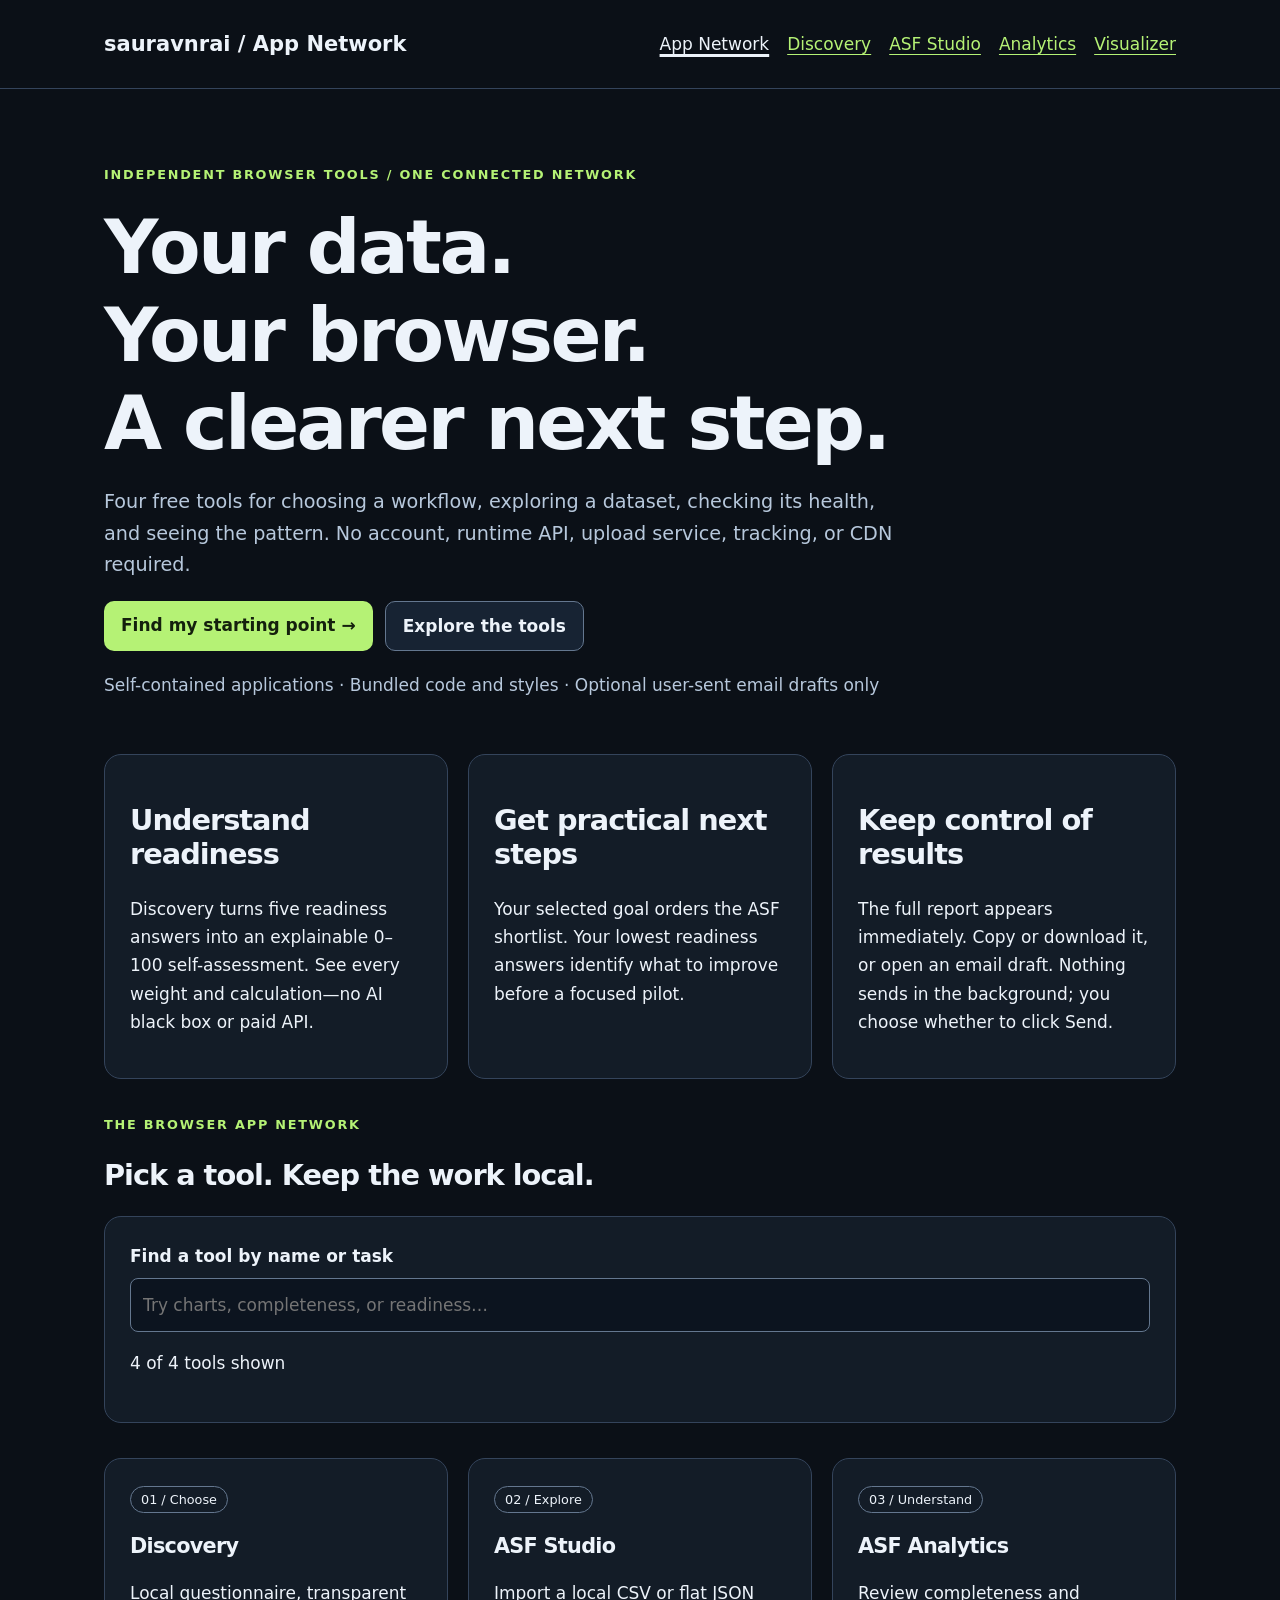
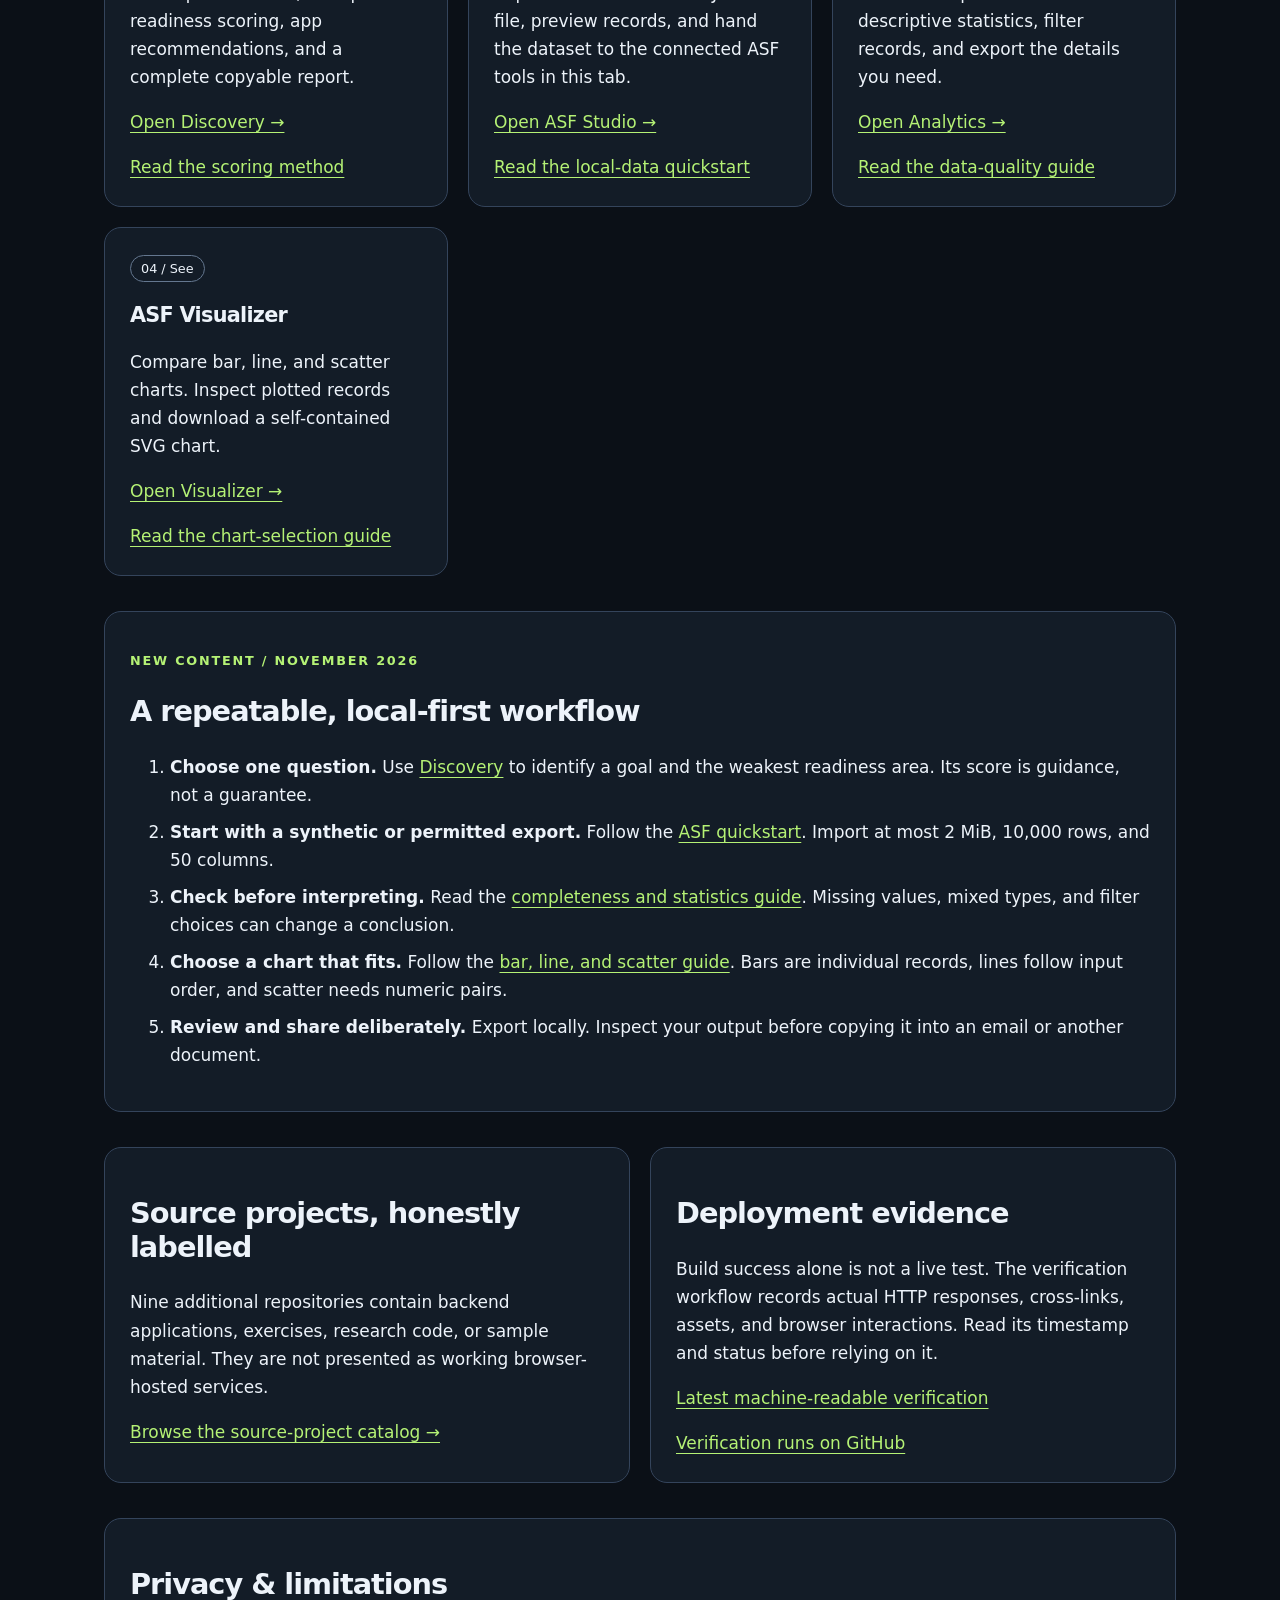
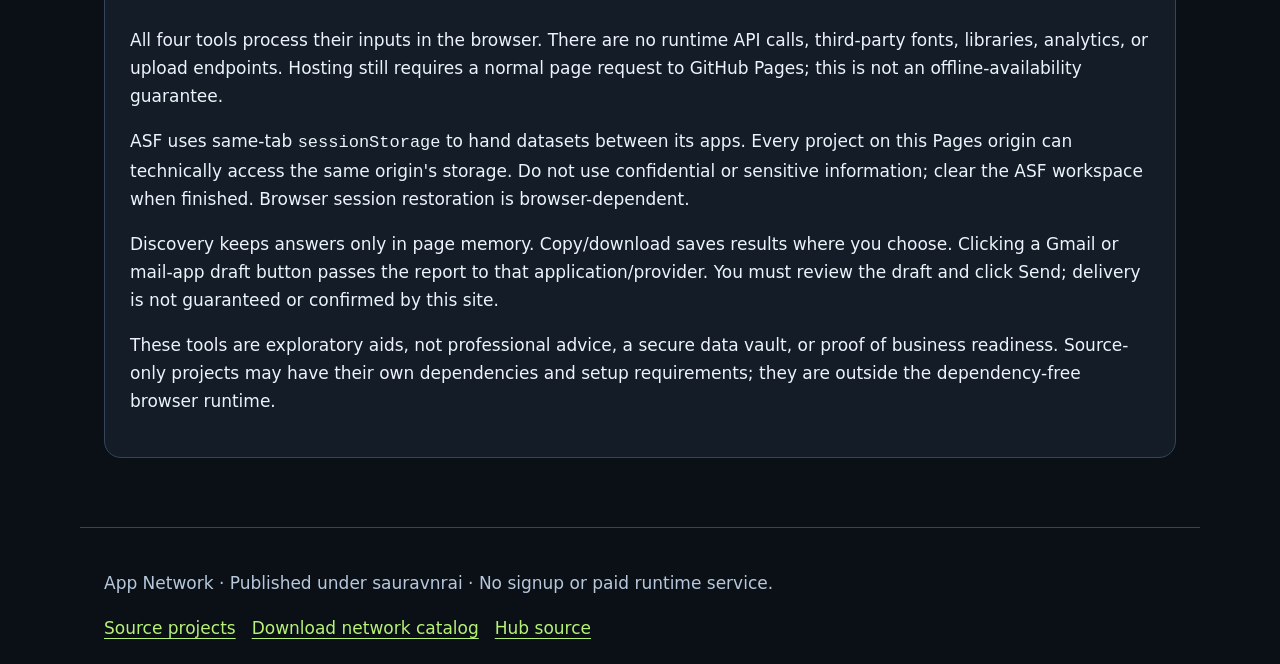
==== index.html @ 6a237f36 "feat: publish App Network hub, source catalog, privacy notes and workflow guides index" ====
<!doctype html>
<html lang="en"><head><meta charset="utf-8"><meta name="viewport" content="width=device-width,initial-scale=1"><meta name="description" content="A connected network of free, local-first browser tools: Discovery, ASF Studio, Analytics and Visualizer."><meta http-equiv="Content-Security-Policy" content="default-src 'none'; script-src 'unsafe-inline'; style-src 'unsafe-inline'; connect-src 'none'; base-uri 'none'; form-action 'none'"><meta name="referrer" content="no-referrer"><link rel="canonical" href="https://sauravnrai.github.io/"><title>App Network — sauravnrai</title><style>*{box-sizing:border-box}html{color-scheme:dark;scroll-behavior:smooth}body{margin:0;background:#0b1017;color:#edf3fa;font:17px/1.65 system-ui,sans-serif}a{color:#b5f275;text-underline-offset:4px}a:focus-visible,button:focus-visible,input:focus-visible{outline:3px solid #bdacff;outline-offset:4px}header{border-bottom:1px solid #34445b}header>div,main,footer{max-width:1120px;margin:auto;padding:24px}header>div{display:flex;justify-content:space-between;align-items:center;gap:20px;flex-wrap:wrap}.brand{color:#edf3fa;font-weight:800;font-size:21px;text-decoration:none}nav{display:flex;gap:8px 18px;flex-wrap:wrap}nav a{padding:6px 0}nav [aria-current=page]{color:#edf3fa;text-decoration-thickness:3px}h1,h2,h3{line-height:1.17;letter-spacing:-.035em}h1{font-size:clamp(2.4rem,7vw,4.7rem);margin:18px 0}h2{font-size:1.8rem}h3{font-size:1.3rem}.hero{padding:38px 0}.lead{font-size:1.2rem;color:#b7c8dc;max-width:800px}.eyebrow{color:#b5f275;text-transform:uppercase;letter-spacing:.14em;font-size:.8rem;font-weight:750}.grid{display:grid;grid-template-columns:repeat(auto-fit,minmax(min(100%,280px),1fr));gap:20px}.panel{border:1px solid #34445b;border-radius:17px;padding:25px;background:#131c27;min-width:0}.section{margin-top:35px}.actions{display:flex;flex-wrap:wrap;gap:12px;margin:20px 0}.button{display:inline-block;min-height:44px;padding:10px 17px;background:#b5f275;color:#14200d;border-radius:10px;font-weight:750;text-decoration:none}.button.secondary{background:#172333;color:#edf3fa;border:1px solid #64778f}.muted,small{color:#b7c8dc}label{display:block;font-weight:700}input{font:inherit;width:100%;padding:12px;margin-top:8px;background:#0c141f;color:#edf3fa;border:1px solid #64778f;border-radius:8px}.tag{display:inline-block;border:1px solid #64778f;border-radius:99px;padding:2px 10px;font-size:.8rem}.skip{position:absolute;top:-100px;left:20px;padding:10px;background:#edf3fa;color:#14200d}.skip:focus{top:10px}.status{min-height:1.8em}.note{border-left:4px solid #bdacff;padding-left:18px}li{margin:9px 0}footer{margin-top:45px;border-top:1px solid #34445b;color:#b7c8dc}footer a{margin-right:16px}code{overflow-wrap:anywhere}[hidden]{display:none!important}@media(max-width:560px){header>div,main,footer{padding:18px}.panel{padding:20px}nav{font-size:.9rem;gap:5px 14px}.actions>*{flex:1 1 170px}}@media(prefers-reduced-motion:reduce){html{scroll-behavior:auto}}</style></head><body><a href="#main" class="skip">Skip to content</a><header><div><a href="/" class="brand">sauravnrai / App Network</a><nav aria-label="App Network"><a href="/" aria-current="page">App Network</a><a href="/discovery/">Discovery</a><a href="/ASF/">ASF Studio</a><a href="/ASF-analytics/">Analytics</a><a href="/ASF-visualizer/">Visualizer</a></nav></div></header><main id="main"><section class="hero"><p class="eyebrow">Independent browser tools / one connected network</p><h1>Your data.<br>Your browser.<br>A clearer next step.</h1><p class="lead">Four free tools for choosing a workflow, exploring a dataset, checking its health, and seeing the pattern. No account, runtime API, upload service, tracking, or CDN required.</p><div class="actions"><a class="button" href="/discovery/">Find my starting point →</a><a class="button secondary" href="#apps">Explore the tools</a></div><p class="muted">Self-contained applications · Bundled code and styles · Optional user-sent email drafts only</p></section><section class="grid" aria-label="Why use Discovery?"><article class="panel"><h2>Understand readiness</h2><p>Discovery turns five readiness answers into an explainable 0–100 self-assessment. See every weight and calculation—no AI black box or paid API.</p></article><article class="panel"><h2>Get practical next steps</h2><p>Your selected goal orders the ASF shortlist. Your lowest readiness answers identify what to improve before a focused pilot.</p></article><article class="panel"><h2>Keep control of results</h2><p>The full report appears immediately. Copy or download it, or open an email draft. Nothing sends in the background; you choose whether to click Send.</p></article></section><section id="apps" class="section"><p class="eyebrow">The browser app network</p><h2>Pick a tool. Keep the work local.</h2><div id="search-box" class="panel" hidden><label for="app-search">Find a tool by name or task</label><input type="search" id="app-search" placeholder="Try charts, completeness, or readiness…"><p id="search-status" class="status" role="status" aria-live="polite"></p></div><div class="grid section" id="app-grid"><article class="panel" data-app-card><span class="tag">01 / Choose</span><h3>Discovery</h3><p>Local questionnaire, transparent readiness scoring, app recommendations, and a complete copyable report.</p><p><a href="/discovery/">Open Discovery →</a></p><a href="/discovery/#method">Read the scoring method</a></article><article class="panel" data-app-card><span class="tag">02 / Explore</span><h3>ASF Studio</h3><p>Import a local CSV or flat JSON file, preview records, and hand the dataset to the connected ASF tools in this tab.</p><p><a href="/ASF/">Open ASF Studio →</a></p><a href="/ASF/guide.html">Read the local-data quickstart</a></article><article class="panel" data-app-card><span class="tag">03 / Understand</span><h3>ASF Analytics</h3><p>Review completeness and descriptive statistics, filter records, and export the details you need.</p><p><a href="/ASF-analytics/">Open Analytics →</a></p><a href="/ASF-analytics/guide.html">Read the data-quality guide</a></article><article class="panel" data-app-card><span class="tag">04 / See</span><h3>ASF Visualizer</h3><p>Compare bar, line, and scatter charts. Inspect plotted records and download a self-contained SVG chart.</p><p><a href="/ASF-visualizer/">Open Visualizer →</a></p><a href="/ASF-visualizer/guide.html">Read the chart-selection guide</a></article></div><noscript><p>All tools and links are listed above. JavaScript is only needed for this directory's optional search and for the interactive applications.</p></noscript></section><section id="guides" class="section panel"><p class="eyebrow">New content / November 2026</p><h2>A repeatable, local-first workflow</h2><ol><li><strong>Choose one question.</strong> Use <a href="/discovery/">Discovery</a> to identify a goal and the weakest readiness area. Its score is guidance, not a guarantee.</li><li><strong>Start with a synthetic or permitted export.</strong> Follow the <a href="/ASF/guide.html">ASF quickstart</a>. Import at most 2 MiB, 10,000 rows, and 50 columns.</li><li><strong>Check before interpreting.</strong> Read the <a href="/ASF-analytics/guide.html">completeness and statistics guide</a>. Missing values, mixed types, and filter choices can change a conclusion.</li><li><strong>Choose a chart that fits.</strong> Follow the <a href="/ASF-visualizer/guide.html">bar, line, and scatter guide</a>. Bars are individual records, lines follow input order, and scatter needs numeric pairs.</li><li><strong>Review and share deliberately.</strong> Export locally. Inspect your output before copying it into an email or another document.</li></ol></section><section class="section grid"><article class="panel"><h2>Source projects, honestly labelled</h2><p>Nine additional repositories contain backend applications, exercises, research code, or sample material. They are not presented as working browser-hosted services.</p><a href="/projects.html">Browse the source-project catalog →</a></article><article class="panel"><h2>Deployment evidence</h2><p>Build success alone is not a live test. The verification workflow records actual HTTP responses, cross-links, assets, and browser interactions. Read its timestamp and status before relying on it.</p><p><a href="/verification/latest.json">Latest machine-readable verification</a></p><a href="https://github.com/sauravnrai/sauravnrai.github.io/actions/workflows/verify.yml">Verification runs on GitHub</a></article></section><section id="privacy" class="section panel"><h2>Privacy & limitations</h2><p>All four tools process their inputs in the browser. There are no runtime API calls, third-party fonts, libraries, analytics, or upload endpoints. Hosting still requires a normal page request to GitHub Pages; this is not an offline-availability guarantee.</p><p>ASF uses same-tab <code>sessionStorage</code> to hand datasets between its apps. Every project on this Pages origin can technically access the same origin's storage. Do not use confidential or sensitive information; clear the ASF workspace when finished. Browser session restoration is browser-dependent.</p><p>Discovery keeps answers only in page memory. Copy/download saves results where you choose. Clicking a Gmail or mail-app draft button passes the report to that application/provider. You must review the draft and click Send; delivery is not guaranteed or confirmed by this site.</p><p>These tools are exploratory aids, not professional advice, a secure data vault, or proof of business readiness. Source-only projects may have their own dependencies and setup requirements; they are outside the dependency-free browser runtime.</p></section></main><footer><p>App Network · Published under sauravnrai · No signup or paid runtime service.</p><a href="/projects.html">Source projects</a><a href="/network.json" download>Download network catalog</a><a href="https://github.com/sauravnrai/sauravnrai.github.io">Hub source</a></footer><script>(function(){'use strict';const box=document.getElementById('search-box'),input=document.getElementById('app-search'),status=document.getElementById('search-status'),cards=[...document.querySelectorAll('[data-app-card]')];function filter(){const q=input.value.trim().toLocaleLowerCase();let shown=0;cards.forEach(card=>{card.hidden=!card.textContent.toLocaleLowerCase().includes(q);if(!card.hidden)shown++;});status.textContent=shown+' of '+cards.length+' tools shown'+(shown?'':'. Clear the search to see all tools.');}input.addEventListener('input',filter);box.hidden=false;filter();})();</script></body></html>
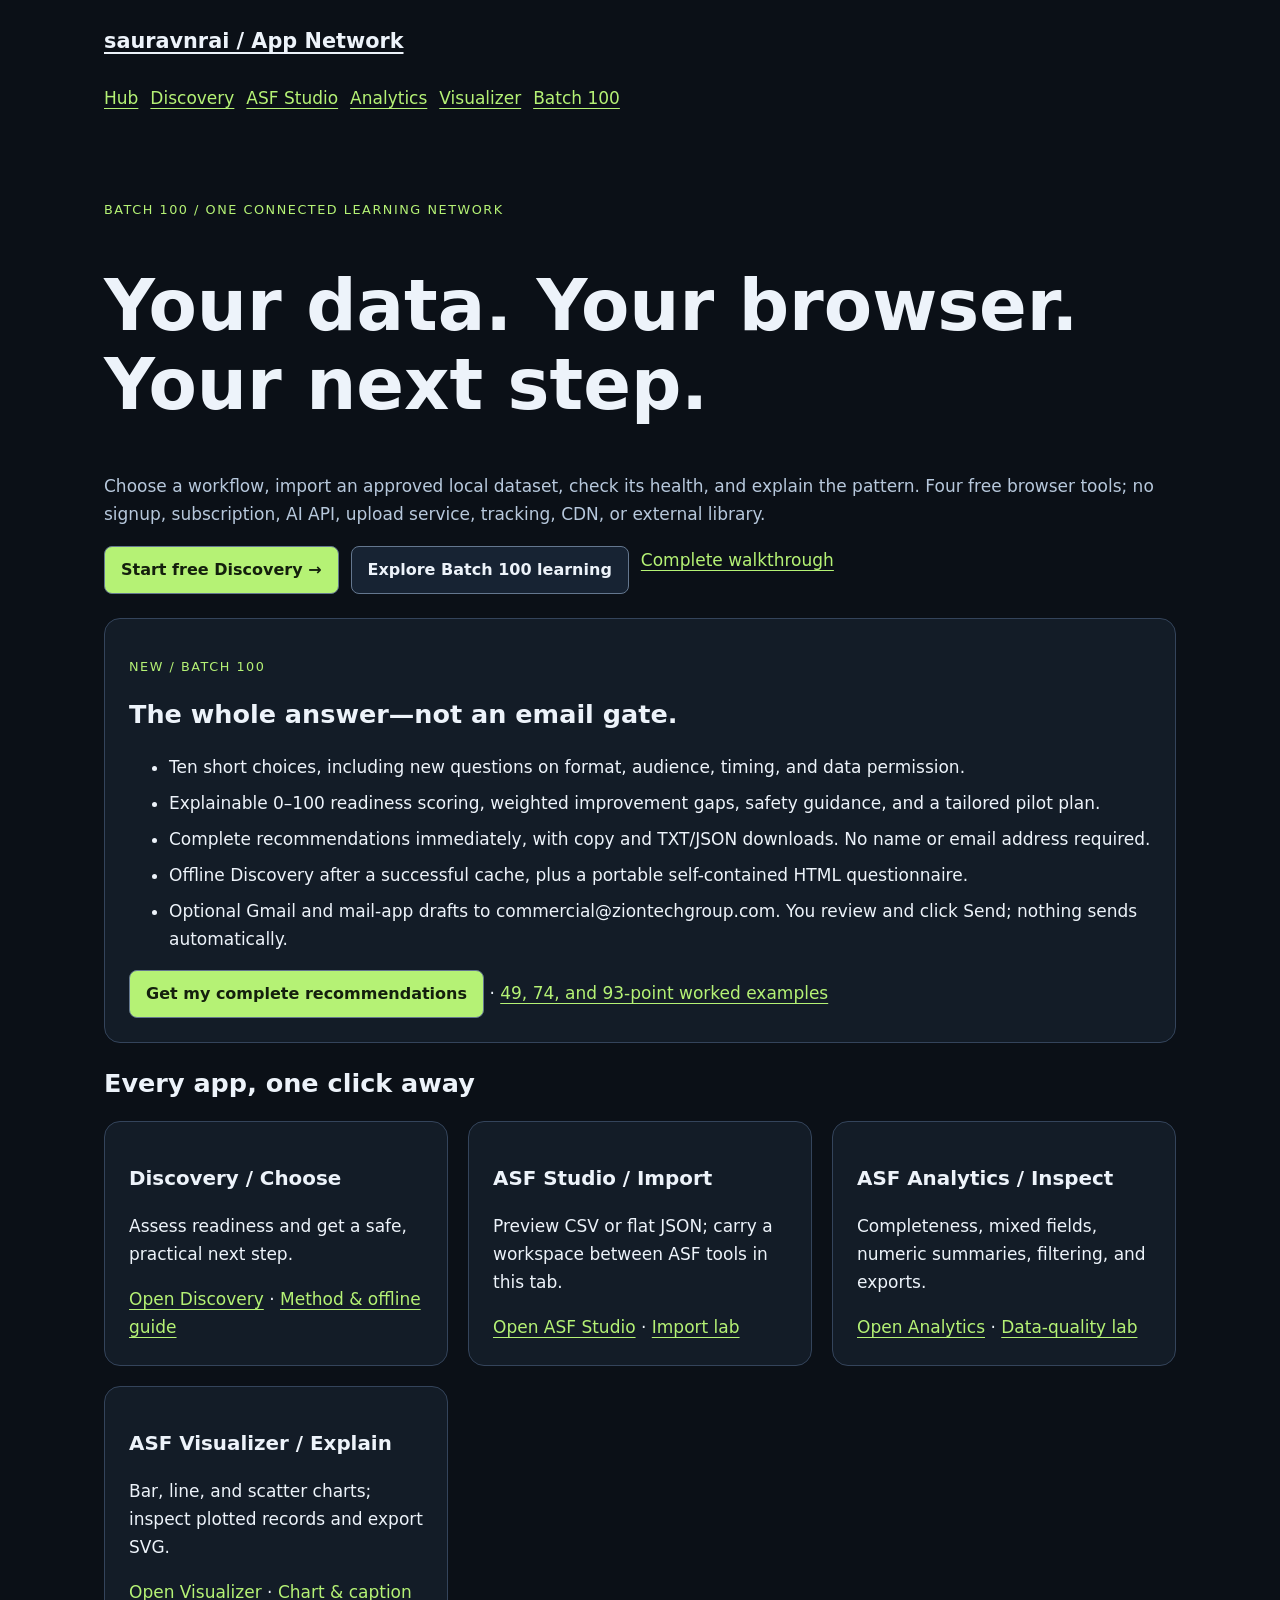
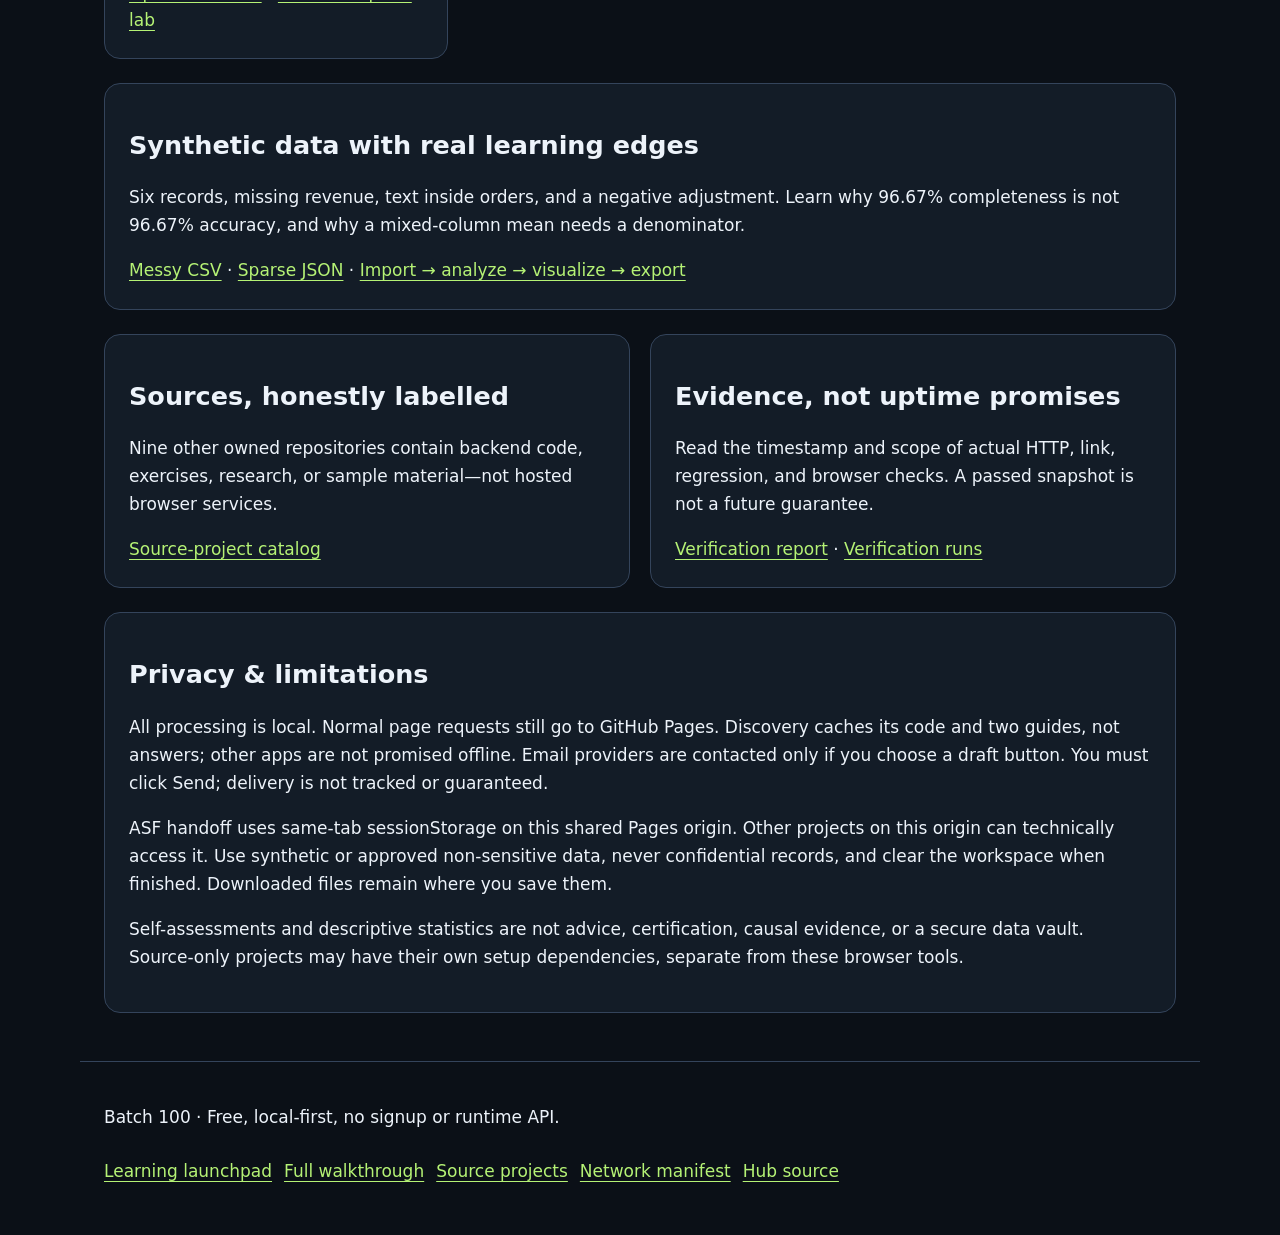
==== commit 6a3627df: "feat: publish Batch 100 Hub promotion, learning launchpad and full local-data walkthrough" ====
--- a/index.html
+++ b/index.html
@@ -1,2 +1 @@
-<!doctype html>
-<html lang="en"><head><meta charset="utf-8"><meta name="viewport" content="width=device-width,initial-scale=1"><meta name="description" content="A connected network of free, local-first browser tools: Discovery, ASF Studio, Analytics and Visualizer."><meta http-equiv="Content-Security-Policy" content="default-src 'none'; script-src 'unsafe-inline'; style-src 'unsafe-inline'; connect-src 'none'; base-uri 'none'; form-action 'none'"><meta name="referrer" content="no-referrer"><link rel="canonical" href="https://sauravnrai.github.io/"><title>App Network — sauravnrai</title><style>*{box-sizing:border-box}html{color-scheme:dark;scroll-behavior:smooth}body{margin:0;background:#0b1017;color:#edf3fa;font:17px/1.65 system-ui,sans-serif}a{color:#b5f275;text-underline-offset:4px}a:focus-visible,button:focus-visible,input:focus-visible{outline:3px solid #bdacff;outline-offset:4px}header{border-bottom:1px solid #34445b}header>div,main,footer{max-width:1120px;margin:auto;padding:24px}header>div{display:flex;justify-content:space-between;align-items:center;gap:20px;flex-wrap:wrap}.brand{color:#edf3fa;font-weight:800;font-size:21px;text-decoration:none}nav{display:flex;gap:8px 18px;flex-wrap:wrap}nav a{padding:6px 0}nav [aria-current=page]{color:#edf3fa;text-decoration-thickness:3px}h1,h2,h3{line-height:1.17;letter-spacing:-.035em}h1{font-size:clamp(2.4rem,7vw,4.7rem);margin:18px 0}h2{font-size:1.8rem}h3{font-size:1.3rem}.hero{padding:38px 0}.lead{font-size:1.2rem;color:#b7c8dc;max-width:800px}.eyebrow{color:#b5f275;text-transform:uppercase;letter-spacing:.14em;font-size:.8rem;font-weight:750}.grid{display:grid;grid-template-columns:repeat(auto-fit,minmax(min(100%,280px),1fr));gap:20px}.panel{border:1px solid #34445b;border-radius:17px;padding:25px;background:#131c27;min-width:0}.section{margin-top:35px}.actions{display:flex;flex-wrap:wrap;gap:12px;margin:20px 0}.button{display:inline-block;min-height:44px;padding:10px 17px;background:#b5f275;color:#14200d;border-radius:10px;font-weight:750;text-decoration:none}.button.secondary{background:#172333;color:#edf3fa;border:1px solid #64778f}.muted,small{color:#b7c8dc}label{display:block;font-weight:700}input{font:inherit;width:100%;padding:12px;margin-top:8px;background:#0c141f;color:#edf3fa;border:1px solid #64778f;border-radius:8px}.tag{display:inline-block;border:1px solid #64778f;border-radius:99px;padding:2px 10px;font-size:.8rem}.skip{position:absolute;top:-100px;left:20px;padding:10px;background:#edf3fa;color:#14200d}.skip:focus{top:10px}.status{min-height:1.8em}.note{border-left:4px solid #bdacff;padding-left:18px}li{margin:9px 0}footer{margin-top:45px;border-top:1px solid #34445b;color:#b7c8dc}footer a{margin-right:16px}code{overflow-wrap:anywhere}[hidden]{display:none!important}@media(max-width:560px){header>div,main,footer{padding:18px}.panel{padding:20px}nav{font-size:.9rem;gap:5px 14px}.actions>*{flex:1 1 170px}}@media(prefers-reduced-motion:reduce){html{scroll-behavior:auto}}</style></head><body><a href="#main" class="skip">Skip to content</a><header><div><a href="/" class="brand">sauravnrai / App Network</a><nav aria-label="App Network"><a href="/" aria-current="page">App Network</a><a href="/discovery/">Discovery</a><a href="/ASF/">ASF Studio</a><a href="/ASF-analytics/">Analytics</a><a href="/ASF-visualizer/">Visualizer</a></nav></div></header><main id="main"><section class="hero"><p class="eyebrow">Independent browser tools / one connected network</p><h1>Your data.<br>Your browser.<br>A clearer next step.</h1><p class="lead">Four free tools for choosing a workflow, exploring a dataset, checking its health, and seeing the pattern. No account, runtime API, upload service, tracking, or CDN required.</p><div class="actions"><a class="button" href="/discovery/">Find my starting point →</a><a class="button secondary" href="#apps">Explore the tools</a></div><p class="muted">Self-contained applications · Bundled code and styles · Optional user-sent email drafts only</p></section><section class="grid" aria-label="Why use Discovery?"><article class="panel"><h2>Understand readiness</h2><p>Discovery turns five readiness answers into an explainable 0–100 self-assessment. See every weight and calculation—no AI black box or paid API.</p></article><article class="panel"><h2>Get practical next steps</h2><p>Your selected goal orders the ASF shortlist. Your lowest readiness answers identify what to improve before a focused pilot.</p></article><article class="panel"><h2>Keep control of results</h2><p>The full report appears immediately. Copy or download it, or open an email draft. Nothing sends in the background; you choose whether to click Send.</p></article></section><section id="apps" class="section"><p class="eyebrow">The browser app network</p><h2>Pick a tool. Keep the work local.</h2><div id="search-box" class="panel" hidden><label for="app-search">Find a tool by name or task</label><input type="search" id="app-search" placeholder="Try charts, completeness, or readiness…"><p id="search-status" class="status" role="status" aria-live="polite"></p></div><div class="grid section" id="app-grid"><article class="panel" data-app-card><span class="tag">01 / Choose</span><h3>Discovery</h3><p>Local questionnaire, transparent readiness scoring, app recommendations, and a complete copyable report.</p><p><a href="/discovery/">Open Discovery →</a></p><a href="/discovery/#method">Read the scoring method</a></article><article class="panel" data-app-card><span class="tag">02 / Explore</span><h3>ASF Studio</h3><p>Import a local CSV or flat JSON file, preview records, and hand the dataset to the connected ASF tools in this tab.</p><p><a href="/ASF/">Open ASF Studio →</a></p><a href="/ASF/guide.html">Read the local-data quickstart</a></article><article class="panel" data-app-card><span class="tag">03 / Understand</span><h3>ASF Analytics</h3><p>Review completeness and descriptive statistics, filter records, and export the details you need.</p><p><a href="/ASF-analytics/">Open Analytics →</a></p><a href="/ASF-analytics/guide.html">Read the data-quality guide</a></article><article class="panel" data-app-card><span class="tag">04 / See</span><h3>ASF Visualizer</h3><p>Compare bar, line, and scatter charts. Inspect plotted records and download a self-contained SVG chart.</p><p><a href="/ASF-visualizer/">Open Visualizer →</a></p><a href="/ASF-visualizer/guide.html">Read the chart-selection guide</a></article></div><noscript><p>All tools and links are listed above. JavaScript is only needed for this directory's optional search and for the interactive applications.</p></noscript></section><section id="guides" class="section panel"><p class="eyebrow">New content / November 2026</p><h2>A repeatable, local-first workflow</h2><ol><li><strong>Choose one question.</strong> Use <a href="/discovery/">Discovery</a> to identify a goal and the weakest readiness area. Its score is guidance, not a guarantee.</li><li><strong>Start with a synthetic or permitted export.</strong> Follow the <a href="/ASF/guide.html">ASF quickstart</a>. Import at most 2 MiB, 10,000 rows, and 50 columns.</li><li><strong>Check before interpreting.</strong> Read the <a href="/ASF-analytics/guide.html">completeness and statistics guide</a>. Missing values, mixed types, and filter choices can change a conclusion.</li><li><strong>Choose a chart that fits.</strong> Follow the <a href="/ASF-visualizer/guide.html">bar, line, and scatter guide</a>. Bars are individual records, lines follow input order, and scatter needs numeric pairs.</li><li><strong>Review and share deliberately.</strong> Export locally. Inspect your output before copying it into an email or another document.</li></ol></section><section class="section grid"><article class="panel"><h2>Source projects, honestly labelled</h2><p>Nine additional repositories contain backend applications, exercises, research code, or sample material. They are not presented as working browser-hosted services.</p><a href="/projects.html">Browse the source-project catalog →</a></article><article class="panel"><h2>Deployment evidence</h2><p>Build success alone is not a live test. The verification workflow records actual HTTP responses, cross-links, assets, and browser interactions. Read its timestamp and status before relying on it.</p><p><a href="/verification/latest.json">Latest machine-readable verification</a></p><a href="https://github.com/sauravnrai/sauravnrai.github.io/actions/workflows/verify.yml">Verification runs on GitHub</a></article></section><section id="privacy" class="section panel"><h2>Privacy & limitations</h2><p>All four tools process their inputs in the browser. There are no runtime API calls, third-party fonts, libraries, analytics, or upload endpoints. Hosting still requires a normal page request to GitHub Pages; this is not an offline-availability guarantee.</p><p>ASF uses same-tab <code>sessionStorage</code> to hand datasets between its apps. Every project on this Pages origin can technically access the same origin's storage. Do not use confidential or sensitive information; clear the ASF workspace when finished. Browser session restoration is browser-dependent.</p><p>Discovery keeps answers only in page memory. Copy/download saves results where you choose. Clicking a Gmail or mail-app draft button passes the report to that application/provider. You must review the draft and click Send; delivery is not guaranteed or confirmed by this site.</p><p>These tools are exploratory aids, not professional advice, a secure data vault, or proof of business readiness. Source-only projects may have their own dependencies and setup requirements; they are outside the dependency-free browser runtime.</p></section></main><footer><p>App Network · Published under sauravnrai · No signup or paid runtime service.</p><a href="/projects.html">Source projects</a><a href="/network.json" download>Download network catalog</a><a href="https://github.com/sauravnrai/sauravnrai.github.io">Hub source</a></footer><script>(function(){'use strict';const box=document.getElementById('search-box'),input=document.getElementById('app-search'),status=document.getElementById('search-status'),cards=[...document.querySelectorAll('[data-app-card]')];function filter(){const q=input.value.trim().toLocaleLowerCase();let shown=0;cards.forEach(card=>{card.hidden=!card.textContent.toLocaleLowerCase().includes(q);if(!card.hidden)shown++;});status.textContent=shown+' of '+cards.length+' tools shown'+(shown?'':'. Clear the search to see all tools.');}input.addEventListener('input',filter);box.hidden=false;filter();})();</script></body></html>
+<!doctype html><html lang="en"><head><meta charset="utf-8"><meta name="viewport" content="width=device-width,initial-scale=1"><meta name="description" content="Batch 100: a free connected network of local browser tools, offline Discovery and practical data tutorials."><meta name="referrer" content="no-referrer"><link rel="canonical" href="https://sauravnrai.github.io/"><title>App Network — Batch 100</title><link rel="stylesheet" href="/batch100.css"></head><body><a class="skip" href="#main">Skip to content</a><header><a class="brand" href="/">sauravnrai / App Network</a><nav aria-label="App Network"><a href="/" aria-current="page">Hub</a><a href="/discovery/">Discovery</a><a href="/ASF/">ASF Studio</a><a href="/ASF-analytics/">Analytics</a><a href="/ASF-visualizer/">Visualizer</a><a href="/batch-100.html">Batch 100</a></nav></header><main id="main"><p class="eyebrow">Batch 100 / one connected learning network</p><h1>Your data. Your browser.<br>Your next step.</h1><p class="lead">Choose a workflow, import an approved local dataset, check its health, and explain the pattern. Four free browser tools; no signup, subscription, AI API, upload service, tracking, CDN, or external library.</p><div class="actions"><a class="button" href="/discovery/">Start free Discovery →</a><a class="button secondary" href="/batch-100.html">Explore Batch 100 learning</a><a href="/workflow.html">Complete walkthrough</a></div><section class="panel" id="batch100"><p class="eyebrow">New / Batch 100</p><h2>The whole answer—not an email gate.</h2><ul><li>Ten short choices, including new questions on format, audience, timing, and data permission.</li><li>Explainable 0–100 readiness scoring, weighted improvement gaps, safety guidance, and a tailored pilot plan.</li><li>Complete recommendations immediately, with copy and TXT/JSON downloads. No name or email address required.</li><li>Offline Discovery after a successful cache, plus a portable self-contained HTML questionnaire.</li><li>Optional Gmail and mail-app drafts to commercial@ziontechgroup.com. You review and click Send; nothing sends automatically.</li></ul><a class="button" href="/discovery/">Get my complete recommendations</a> · <a href="/discovery/examples.html">49, 74, and 93-point worked examples</a></section><section id="apps"><h2>Every app, one click away</h2><div class="grid"><article class="panel"><h3>Discovery / Choose</h3><p>Assess readiness and get a safe, practical next step.</p><a href="/discovery/">Open Discovery</a> · <a href="/discovery/guide.html">Method & offline guide</a></article><article class="panel"><h3>ASF Studio / Import</h3><p>Preview CSV or flat JSON; carry a workspace between ASF tools in this tab.</p><a href="/ASF/">Open ASF Studio</a> · <a href="/ASF/batch-100.html">Import lab</a></article><article class="panel"><h3>ASF Analytics / Inspect</h3><p>Completeness, mixed fields, numeric summaries, filtering, and exports.</p><a href="/ASF-analytics/">Open Analytics</a> · <a href="/ASF-analytics/batch-100.html">Data-quality lab</a></article><article class="panel"><h3>ASF Visualizer / Explain</h3><p>Bar, line, and scatter charts; inspect plotted records and export SVG.</p><a href="/ASF-visualizer/">Open Visualizer</a> · <a href="/ASF-visualizer/batch-100.html">Chart & caption lab</a></article></div></section><section class="panel"><h2>Synthetic data with real learning edges</h2><p>Six records, missing revenue, text inside orders, and a negative adjustment. Learn why 96.67% completeness is not 96.67% accuracy, and why a mixed-column mean needs a denominator.</p><a href="/ASF/data/batch100-messy.csv" download>Messy CSV</a> · <a href="/ASF/data/batch100-sparse.json" download>Sparse JSON</a> · <a href="/workflow.html">Import → analyze → visualize → export</a></section><section class="grid"><article class="panel"><h2>Sources, honestly labelled</h2><p>Nine other owned repositories contain backend code, exercises, research, or sample material—not hosted browser services.</p><a href="/projects.html">Source-project catalog</a></article><article class="panel"><h2>Evidence, not uptime promises</h2><p>Read the timestamp and scope of actual HTTP, link, regression, and browser checks. A passed snapshot is not a future guarantee.</p><a href="/verification/latest.json">Verification report</a> · <a href="https://github.com/sauravnrai/sauravnrai.github.io/actions/workflows/verify.yml">Verification runs</a></article></section><section class="panel" id="privacy"><h2>Privacy & limitations</h2><p>All processing is local. Normal page requests still go to GitHub Pages. Discovery caches its code and two guides, not answers; other apps are not promised offline. Email providers are contacted only if you choose a draft button. You must click Send; delivery is not tracked or guaranteed.</p><p>ASF handoff uses same-tab sessionStorage on this shared Pages origin. Other projects on this origin can technically access it. Use synthetic or approved non-sensitive data, never confidential records, and clear the workspace when finished. Downloaded files remain where you save them.</p><p>Self-assessments and descriptive statistics are not advice, certification, causal evidence, or a secure data vault. Source-only projects may have their own setup dependencies, separate from these browser tools.</p></section></main><footer><p>Batch 100 · Free, local-first, no signup or runtime API.</p><nav aria-label="Resources"><a href="/batch-100.html">Learning launchpad</a><a href="/workflow.html">Full walkthrough</a><a href="/projects.html">Source projects</a><a href="/network.json">Network manifest</a><a href="https://github.com/sauravnrai/sauravnrai.github.io">Hub source</a></nav></footer></body></html>
--- a/batch100.css
+++ b/batch100.css
@@ -0,0 +1 @@
+*{box-sizing:border-box}html{color-scheme:dark}body{margin:0;background:#0b1017;color:#edf3fa;font:17px/1.65 system-ui,sans-serif}header,main,footer{max-width:1120px;padding:24px;margin:auto}a{color:#b5f275;text-underline-offset:4px}nav,.actions{display:flex;flex-wrap:wrap;gap:12px;margin:18px 0}nav a{padding:8px 0;min-height:44px}.brand{color:#edf3fa;font-weight:800;font-size:1.3rem}h1{font-size:clamp(2.2rem,6vw,4.4rem);line-height:1.12}h2,h3{line-height:1.3}h1,h2,h3,p,a{overflow-wrap:anywhere}.lead,small,.muted{color:#b7c8dc}.eyebrow{color:#b5f275;text-transform:uppercase;letter-spacing:.12em;font-size:.8rem}.panel{padding:24px;background:#131c27;border:1px solid #34445b;border-radius:16px;margin:24px 0;min-width:0}.grid{display:grid;grid-template-columns:repeat(auto-fit,minmax(min(100%,270px),1fr));gap:20px}.grid .panel{margin:0}button,.button{display:inline-block;min-height:44px;padding:11px 16px;border:1px solid #64778f;border-radius:8px;background:#b5f275;color:#14200d;font:700 1rem/1.5 system-ui;text-decoration:none;cursor:pointer}.secondary{background:#172333;color:#edf3fa}label{display:block;font-weight:650;margin-top:18px}input,select,textarea{font:inherit;display:block;width:100%;padding:12px;margin-top:6px;background:#0c141f;color:#edf3fa;border:1px solid #64778f;border-radius:8px;min-width:0}li{margin:8px 0}.note{border-left:4px solid #bdacff;padding:12px;background:#172333}.status{min-height:1.6em}.skip{position:absolute;top:-100px;left:15px;background:#edf3fa;color:#14200d;padding:10px}.skip:focus{top:10px}:focus-visible{outline:3px solid #bdacff;outline-offset:4px}footer{border-top:1px solid #34445b}code,pre{white-space:pre-wrap;overflow-wrap:anywhere}[hidden]{display:none!important}@media(max-width:560px){header,main,footer{padding:18px}.panel{padding:18px}.actions>*{flex:1 1 180px}nav{gap:8px 14px;font-size:.9rem}}
